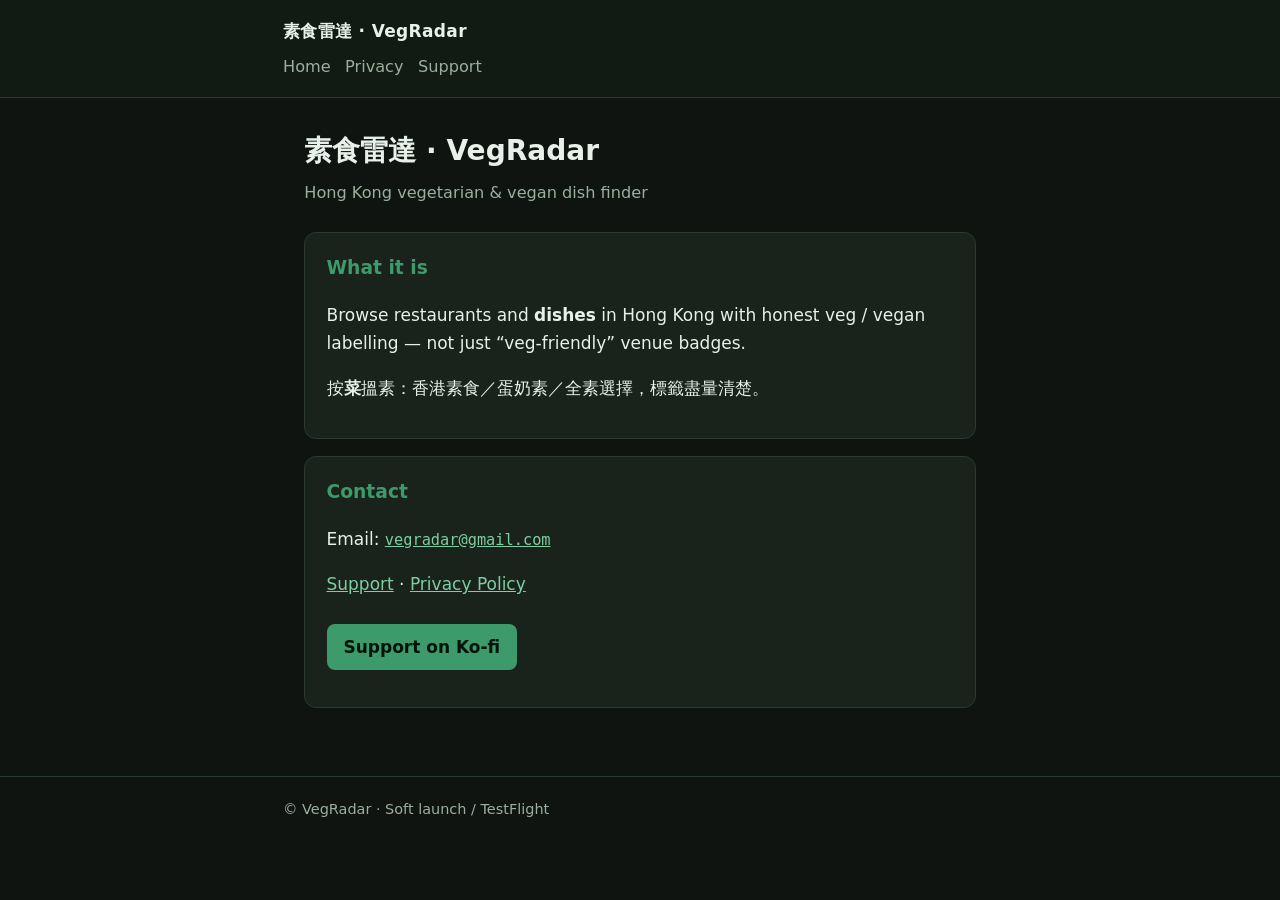
==== index.html @ 94804eac "Initial VegRadar store site: privacy, support, home App Store Connect URLs: - https://vegradar.githu" ====
<!DOCTYPE html>
<html lang="zh-Hant">
<head>
  <meta charset="utf-8" />
  <meta name="viewport" content="width=device-width, initial-scale=1" />
  <title>VegRadar · 素食雷達</title>
  <meta name="description" content="Hong Kong vegetarian & vegan dish finder. 香港素食／純素菜式搜尋。" />
  <link rel="stylesheet" href="styles.css" />
</head>
<body>
  <header>
    <div class="inner">
      <a class="brand" href="/">素食雷達 · VegRadar</a>
      <nav>
        <a href="/">Home</a>
        <a href="/privacy/">Privacy</a>
        <a href="/support/">Support</a>
      </nav>
    </div>
  </header>
  <main>
    <h1>素食雷達 · VegRadar</h1>
    <p class="sub">Hong Kong vegetarian &amp; vegan dish finder</p>
    <div class="card">
      <h2>What it is</h2>
      <p>Browse restaurants and <strong>dishes</strong> in Hong Kong with honest veg / vegan labelling — not just “veg-friendly” venue badges.</p>
      <p>按<strong>菜</strong>搵素：香港素食／蛋奶素／全素選擇，標籤盡量清楚。</p>
    </div>
    <div class="card">
      <h2>Contact</h2>
      <p>Email: <a class="mono" href="mailto:vegradar@gmail.com">vegradar@gmail.com</a></p>
      <p><a href="/support/">Support</a> · <a href="/privacy/">Privacy Policy</a></p>
      <p><a class="cta" href="https://ko-fi.com/vegradar">Support on Ko-fi</a></p>
    </div>
  </main>
  <footer>
    <div class="inner">© VegRadar · Soft launch / TestFlight</div>
  </footer>
</body>
</html>
---- styles.css ----
:root {
  --bg: #0f1410;
  --card: #1a221c;
  --text: #e8f0ea;
  --muted: #9aaf9e;
  --accent: #3d9a6a;
  --link: #7dcea0;
  --border: #2a3a2e;
  --max: 42rem;
}
* { box-sizing: border-box; }
html { font-size: 17px; }
body {
  margin: 0;
  font-family: system-ui, -apple-system, "Segoe UI", Roboto, "Noto Sans TC",
    "PingFang TC", "Microsoft JhengHei", sans-serif;
  background: var(--bg);
  color: var(--text);
  line-height: 1.65;
}
a { color: var(--link); }
header {
  border-bottom: 1px solid var(--border);
  padding: 1rem 1.25rem;
  background: #121a14;
}
header .inner, main, footer .inner {
  max-width: var(--max);
  margin: 0 auto;
}
header a.brand {
  color: var(--text);
  text-decoration: none;
  font-weight: 700;
  letter-spacing: 0.02em;
}
header nav { margin-top: 0.5rem; display: flex; flex-wrap: wrap; gap: 0.85rem; }
header nav a { text-decoration: none; color: var(--muted); font-size: 0.95rem; }
header nav a:hover { color: var(--link); }
main { padding: 1.75rem 1.25rem 3rem; }
h1 { font-size: 1.65rem; margin: 0 0 0.35rem; font-weight: 700; }
.sub { color: var(--muted); margin: 0 0 1.5rem; font-size: 0.95rem; }
.card {
  background: var(--card);
  border: 1px solid var(--border);
  border-radius: 12px;
  padding: 1.15rem 1.25rem;
  margin-bottom: 1rem;
}
h2 { font-size: 1.1rem; margin: 0 0 0.6rem; color: var(--accent); }
ul { padding-left: 1.2rem; margin: 0.4rem 0 0.8rem; }
.lang-tabs { display: flex; gap: 0.5rem; flex-wrap: wrap; margin-bottom: 1rem; }
.lang-tabs a {
  text-decoration: none;
  padding: 0.35rem 0.7rem;
  border-radius: 999px;
  border: 1px solid var(--border);
  color: var(--muted);
  font-size: 0.9rem;
}
.lang-tabs a.active, .lang-tabs a:hover {
  border-color: var(--accent);
  color: var(--text);
  background: #243028;
}
.lang-block { display: none; }
.lang-block.active { display: block; }
.cta {
  display: inline-block;
  margin-top: 0.5rem;
  padding: 0.55rem 1rem;
  background: var(--accent);
  color: #04140c !important;
  text-decoration: none;
  border-radius: 8px;
  font-weight: 600;
}
footer {
  border-top: 1px solid var(--border);
  padding: 1.25rem;
  color: var(--muted);
  font-size: 0.85rem;
}
.mono { font-family: ui-monospace, SFMono-Regular, Menlo, Consolas, monospace; font-size: 0.9rem; }
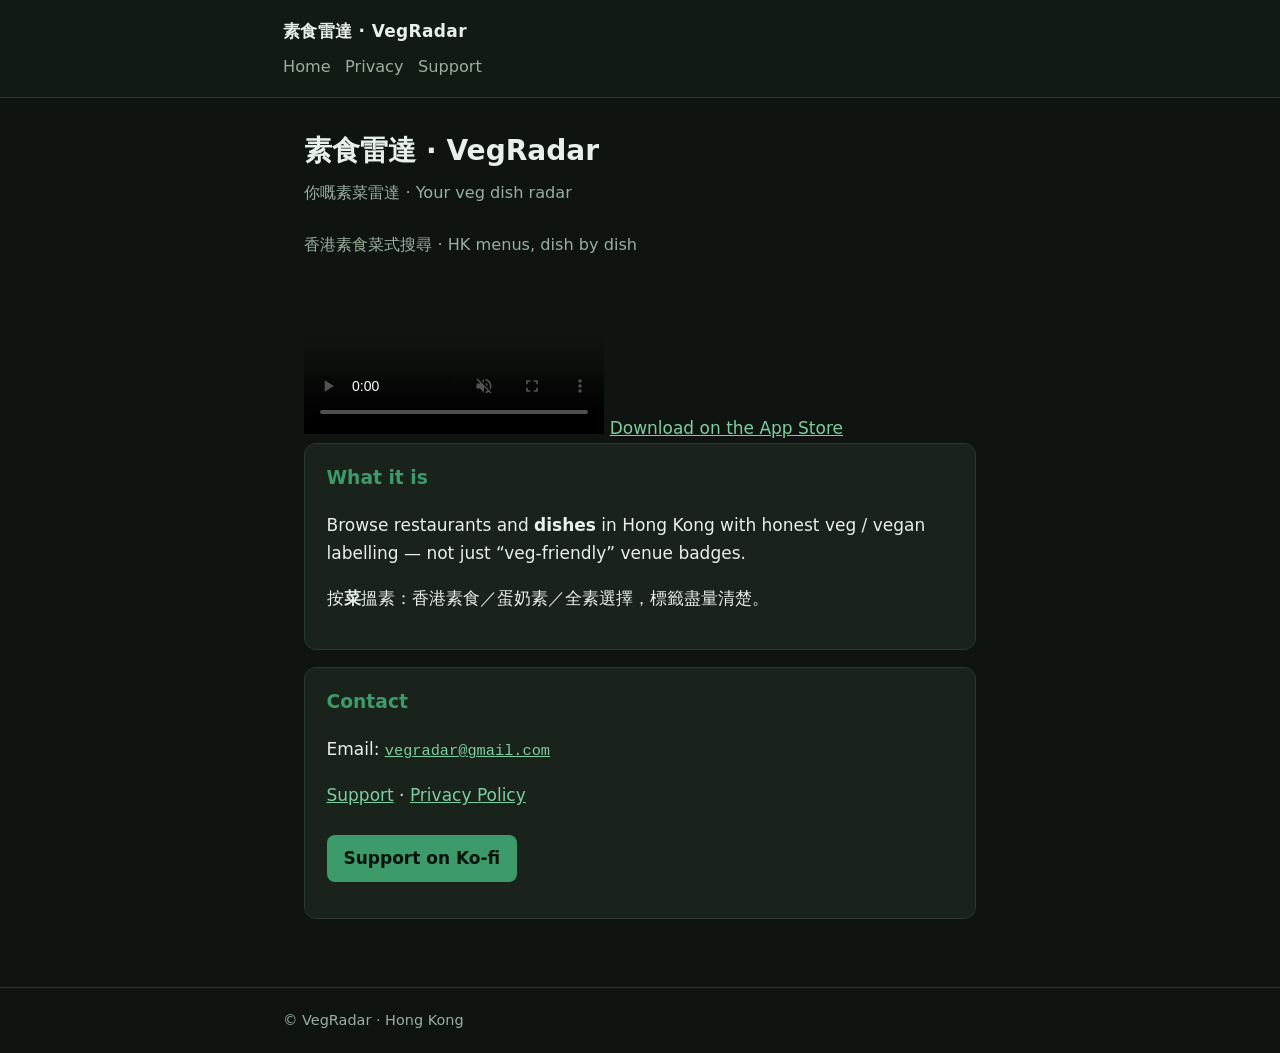
==== commit 13abcc6b: "Home: Apple promo clip + App Store link" ====
--- a/index.html
+++ b/index.html
@@ -1,40 +1,59 @@
-<!DOCTYPE html>
-<html lang="zh-Hant">
-<head>
-  <meta charset="utf-8" />
-  <meta name="viewport" content="width=device-width, initial-scale=1" />
-  <title>VegRadar · 素食雷達</title>
-  <meta name="description" content="Hong Kong vegetarian & vegan dish finder. 香港素食／純素菜式搜尋。" />
-  <link rel="stylesheet" href="styles.css" />
-</head>
-<body>
-  <header>
-    <div class="inner">
-      <a class="brand" href="/">素食雷達 · VegRadar</a>
-      <nav>
-        <a href="/">Home</a>
-        <a href="/privacy/">Privacy</a>
-        <a href="/support/">Support</a>
-      </nav>
-    </div>
-  </header>
-  <main>
-    <h1>素食雷達 · VegRadar</h1>
-    <p class="sub">Hong Kong vegetarian &amp; vegan dish finder</p>
-    <div class="card">
-      <h2>What it is</h2>
-      <p>Browse restaurants and <strong>dishes</strong> in Hong Kong with honest veg / vegan labelling — not just “veg-friendly” venue badges.</p>
-      <p>按<strong>菜</strong>搵素：香港素食／蛋奶素／全素選擇，標籤盡量清楚。</p>
-    </div>
-    <div class="card">
-      <h2>Contact</h2>
-      <p>Email: <a class="mono" href="mailto:vegradar@gmail.com">vegradar@gmail.com</a></p>
-      <p><a href="/support/">Support</a> · <a href="/privacy/">Privacy Policy</a></p>
-      <p><a class="cta" href="https://ko-fi.com/vegradar">Support on Ko-fi</a></p>
-    </div>
-  </main>
-  <footer>
-    <div class="inner">© VegRadar · Soft launch / TestFlight</div>
-  </footer>
-</body>
-</html>
+<!DOCTYPE html>
+<html lang="zh-Hant">
+<head>
+  <meta charset="utf-8" />
+  <meta name="viewport" content="width=device-width, initial-scale=1" />
+  <title>VegRadar · 素食雷達</title>
+  <meta name="description" content="Hong Kong vegetarian & vegan dish finder. 香港素食／純素菜式搜尋。" />
+  <link rel="stylesheet" href="styles.css" />
+</head>
+<body>
+  <header>
+    <div class="inner">
+      <a class="brand" href="/">素食雷達 · VegRadar</a>
+      <nav>
+        <a href="/">Home</a>
+        <a href="/privacy/">Privacy</a>
+        <a href="/support/">Support</a>
+      </nav>
+    </div>
+  </header>
+  <main>
+    <h1>素食雷達 · VegRadar</h1>
+    <p class="sub">你嘅素菜雷達 · Your veg dish radar</p>
+    <p class="sub tight">香港素食菜式搜尋 · HK menus, dish by dish</p>
+
+    <div class="promo">
+      <video
+        class="promo-video"
+        src="/promo.mp4"
+        poster="/promo.jpg"
+        autoplay
+        muted
+        loop
+        playsinline
+        controls
+      ></video>
+      <a
+        class="store"
+        href="https://apps.apple.com/app/id6798292143"
+      >Download on the App Store</a>
+    </div>
+
+    <div class="card">
+      <h2>What it is</h2>
+      <p>Browse restaurants and <strong>dishes</strong> in Hong Kong with honest veg / vegan labelling — not just “veg-friendly” venue badges.</p>
+      <p>按<strong>菜</strong>搵素：香港素食／蛋奶素／全素選擇，標籤盡量清楚。</p>
+    </div>
+    <div class="card">
+      <h2>Contact</h2>
+      <p>Email: <a class="mono" href="mailto:vegradar@gmail.com">vegradar@gmail.com</a></p>
+      <p><a href="/support/">Support</a> · <a href="/privacy/">Privacy Policy</a></p>
+      <p><a class="cta" href="https://ko-fi.com/snowtidalx">Support on Ko-fi</a></p>
+    </div>
+  </main>
+  <footer>
+    <div class="inner">© VegRadar · Hong Kong</div>
+  </footer>
+</body>
+</html>
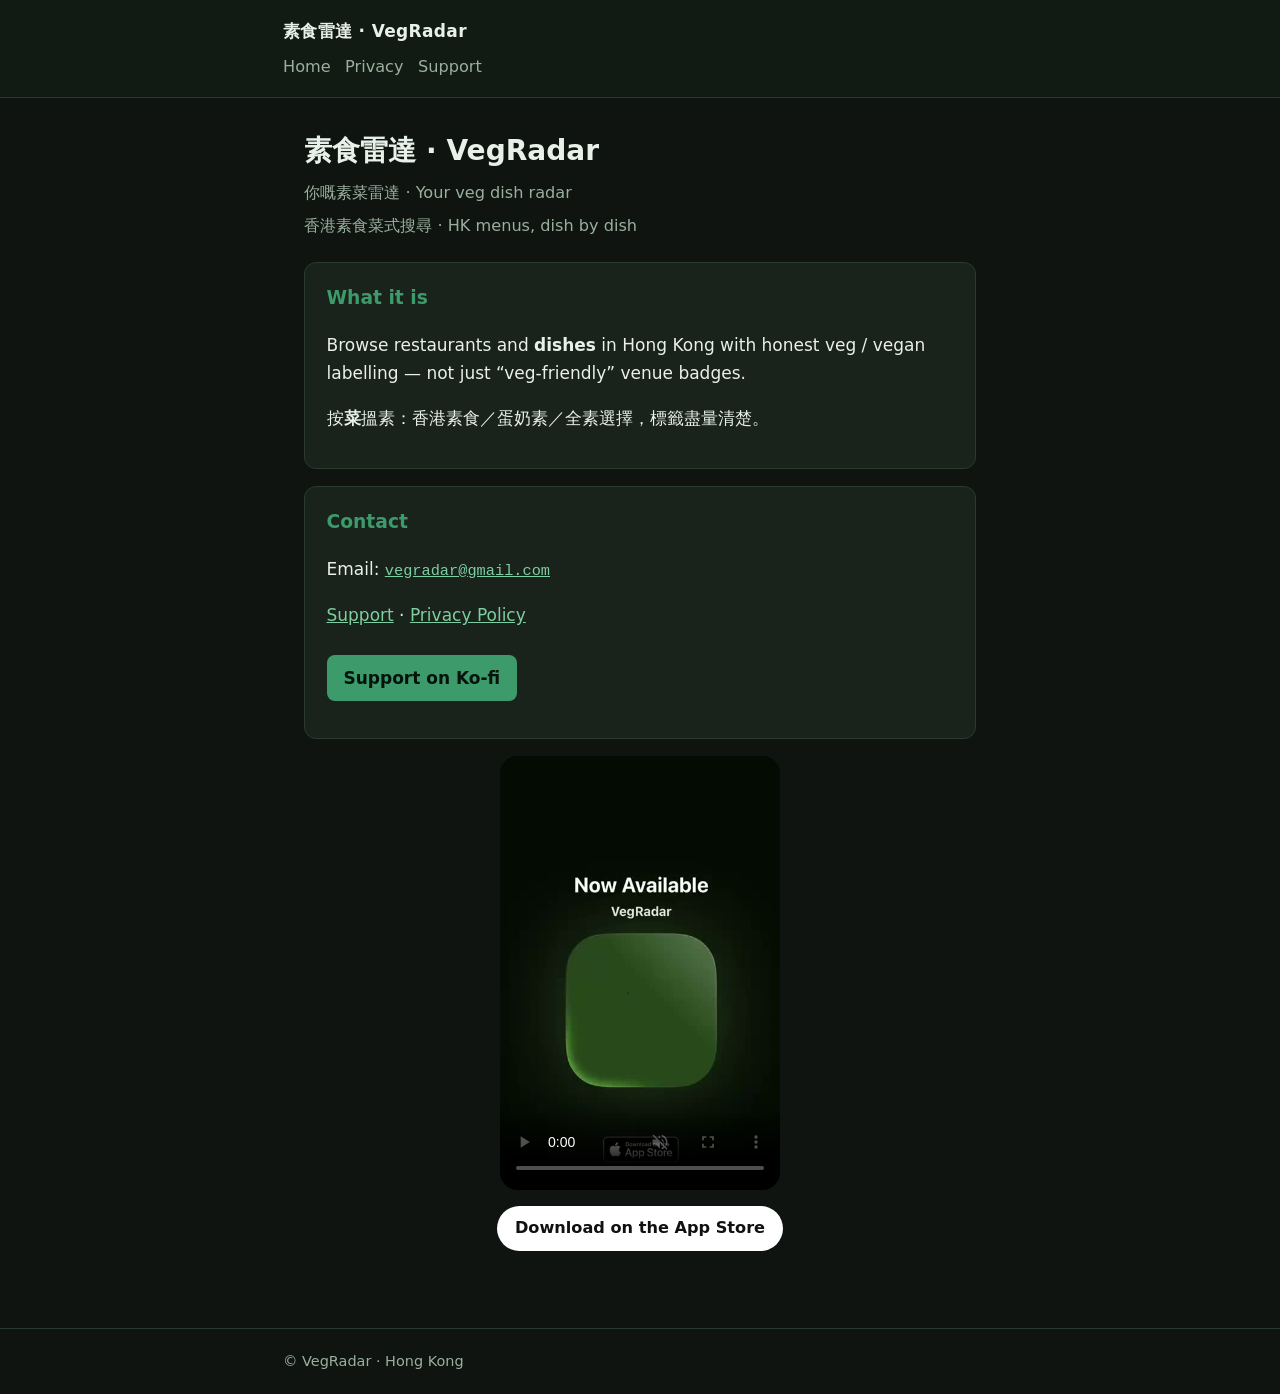
==== commit e501435d: "Move promo video below Ko-fi card" ====
--- a/index.html
+++ b/index.html
@@ -23,6 +23,18 @@
     <p class="sub">你嘅素菜雷達 · Your veg dish radar</p>
     <p class="sub tight">香港素食菜式搜尋 · HK menus, dish by dish</p>
 
+    <div class="card">
+      <h2>What it is</h2>
+      <p>Browse restaurants and <strong>dishes</strong> in Hong Kong with honest veg / vegan labelling — not just “veg-friendly” venue badges.</p>
+      <p>按<strong>菜</strong>搵素：香港素食／蛋奶素／全素選擇，標籤盡量清楚。</p>
+    </div>
+    <div class="card">
+      <h2>Contact</h2>
+      <p>Email: <a class="mono" href="mailto:vegradar@gmail.com">vegradar@gmail.com</a></p>
+      <p><a href="/support/">Support</a> · <a href="/privacy/">Privacy Policy</a></p>
+      <p><a class="cta" href="https://ko-fi.com/snowtidalx">Support on Ko-fi</a></p>
+    </div>
+
     <div class="promo">
       <video
         class="promo-video"
@@ -39,18 +51,6 @@
         href="https://apps.apple.com/app/id6798292143"
       >Download on the App Store</a>
     </div>
-
-    <div class="card">
-      <h2>What it is</h2>
-      <p>Browse restaurants and <strong>dishes</strong> in Hong Kong with honest veg / vegan labelling — not just “veg-friendly” venue badges.</p>
-      <p>按<strong>菜</strong>搵素：香港素食／蛋奶素／全素選擇，標籤盡量清楚。</p>
-    </div>
-    <div class="card">
-      <h2>Contact</h2>
-      <p>Email: <a class="mono" href="mailto:vegradar@gmail.com">vegradar@gmail.com</a></p>
-      <p><a href="/support/">Support</a> · <a href="/privacy/">Privacy Policy</a></p>
-      <p><a class="cta" href="https://ko-fi.com/snowtidalx">Support on Ko-fi</a></p>
-    </div>
   </main>
   <footer>
     <div class="inner">© VegRadar · Hong Kong</div>
--- a/styles.css
+++ b/styles.css
@@ -1,84 +1,108 @@
-:root {
-  --bg: #0f1410;
-  --card: #1a221c;
-  --text: #e8f0ea;
-  --muted: #9aaf9e;
-  --accent: #3d9a6a;
-  --link: #7dcea0;
-  --border: #2a3a2e;
-  --max: 42rem;
-}
-* { box-sizing: border-box; }
-html { font-size: 17px; }
-body {
-  margin: 0;
-  font-family: system-ui, -apple-system, "Segoe UI", Roboto, "Noto Sans TC",
-    "PingFang TC", "Microsoft JhengHei", sans-serif;
-  background: var(--bg);
-  color: var(--text);
-  line-height: 1.65;
-}
-a { color: var(--link); }
-header {
-  border-bottom: 1px solid var(--border);
-  padding: 1rem 1.25rem;
-  background: #121a14;
-}
-header .inner, main, footer .inner {
-  max-width: var(--max);
-  margin: 0 auto;
-}
-header a.brand {
-  color: var(--text);
-  text-decoration: none;
-  font-weight: 700;
-  letter-spacing: 0.02em;
-}
-header nav { margin-top: 0.5rem; display: flex; flex-wrap: wrap; gap: 0.85rem; }
-header nav a { text-decoration: none; color: var(--muted); font-size: 0.95rem; }
-header nav a:hover { color: var(--link); }
-main { padding: 1.75rem 1.25rem 3rem; }
-h1 { font-size: 1.65rem; margin: 0 0 0.35rem; font-weight: 700; }
-.sub { color: var(--muted); margin: 0 0 1.5rem; font-size: 0.95rem; }
-.card {
-  background: var(--card);
-  border: 1px solid var(--border);
-  border-radius: 12px;
-  padding: 1.15rem 1.25rem;
-  margin-bottom: 1rem;
-}
-h2 { font-size: 1.1rem; margin: 0 0 0.6rem; color: var(--accent); }
-ul { padding-left: 1.2rem; margin: 0.4rem 0 0.8rem; }
-.lang-tabs { display: flex; gap: 0.5rem; flex-wrap: wrap; margin-bottom: 1rem; }
-.lang-tabs a {
-  text-decoration: none;
-  padding: 0.35rem 0.7rem;
-  border-radius: 999px;
-  border: 1px solid var(--border);
-  color: var(--muted);
-  font-size: 0.9rem;
-}
-.lang-tabs a.active, .lang-tabs a:hover {
-  border-color: var(--accent);
-  color: var(--text);
-  background: #243028;
-}
-.lang-block { display: none; }
-.lang-block.active { display: block; }
-.cta {
-  display: inline-block;
-  margin-top: 0.5rem;
-  padding: 0.55rem 1rem;
-  background: var(--accent);
-  color: #04140c !important;
-  text-decoration: none;
-  border-radius: 8px;
-  font-weight: 600;
-}
-footer {
-  border-top: 1px solid var(--border);
-  padding: 1.25rem;
-  color: var(--muted);
-  font-size: 0.85rem;
-}
-.mono { font-family: ui-monospace, SFMono-Regular, Menlo, Consolas, monospace; font-size: 0.9rem; }
+:root {
+  --bg: #0f1410;
+  --card: #1a221c;
+  --text: #e8f0ea;
+  --muted: #9aaf9e;
+  --accent: #3d9a6a;
+  --link: #7dcea0;
+  --border: #2a3a2e;
+  --max: 42rem;
+}
+* { box-sizing: border-box; }
+html { font-size: 17px; }
+body {
+  margin: 0;
+  font-family: system-ui, -apple-system, "Segoe UI", Roboto, "Noto Sans TC",
+    "PingFang TC", "Microsoft JhengHei", sans-serif;
+  background: var(--bg);
+  color: var(--text);
+  line-height: 1.65;
+}
+a { color: var(--link); }
+header {
+  border-bottom: 1px solid var(--border);
+  padding: 1rem 1.25rem;
+  background: #121a14;
+}
+header .inner, main, footer .inner {
+  max-width: var(--max);
+  margin: 0 auto;
+}
+header a.brand {
+  color: var(--text);
+  text-decoration: none;
+  font-weight: 700;
+  letter-spacing: 0.02em;
+}
+header nav { margin-top: 0.5rem; display: flex; flex-wrap: wrap; gap: 0.85rem; }
+header nav a { text-decoration: none; color: var(--muted); font-size: 0.95rem; }
+header nav a:hover { color: var(--link); }
+main { padding: 1.75rem 1.25rem 3rem; }
+h1 { font-size: 1.65rem; margin: 0 0 0.35rem; font-weight: 700; }
+.sub { color: var(--muted); margin: 0 0 0.35rem; font-size: 0.95rem; }
+.sub.tight { margin-bottom: 1.35rem; }
+.promo {
+  display: flex;
+  flex-direction: column;
+  align-items: center;
+  gap: 0.9rem;
+  margin: 0 0 1.5rem;
+}
+.promo-video {
+  width: min(100%, 280px);
+  border-radius: 18px;
+  background: #050805;
+  display: block;
+}
+a.store {
+  display: inline-block;
+  padding: 0.55rem 1.05rem;
+  border-radius: 999px;
+  background: #fff;
+  color: #111 !important;
+  text-decoration: none;
+  font-weight: 650;
+  font-size: 0.95rem;
+}
+.card {
+  background: var(--card);
+  border: 1px solid var(--border);
+  border-radius: 12px;
+  padding: 1.15rem 1.25rem;
+  margin-bottom: 1rem;
+}
+h2 { font-size: 1.1rem; margin: 0 0 0.6rem; color: var(--accent); }
+ul { padding-left: 1.2rem; margin: 0.4rem 0 0.8rem; }
+.lang-tabs { display: flex; gap: 0.5rem; flex-wrap: wrap; margin-bottom: 1rem; }
+.lang-tabs a {
+  text-decoration: none;
+  padding: 0.35rem 0.7rem;
+  border-radius: 999px;
+  border: 1px solid var(--border);
+  color: var(--muted);
+  font-size: 0.9rem;
+}
+.lang-tabs a.active, .lang-tabs a:hover {
+  border-color: var(--accent);
+  color: var(--text);
+  background: #243028;
+}
+.lang-block { display: none; }
+.lang-block.active { display: block; }
+.cta {
+  display: inline-block;
+  margin-top: 0.5rem;
+  padding: 0.55rem 1rem;
+  background: var(--accent);
+  color: #04140c !important;
+  text-decoration: none;
+  border-radius: 8px;
+  font-weight: 600;
+}
+footer {
+  border-top: 1px solid var(--border);
+  padding: 1.25rem;
+  color: var(--muted);
+  font-size: 0.85rem;
+}
+.mono { font-family: ui-monospace, SFMono-Regular, Menlo, Consolas, monospace; font-size: 0.9rem; }
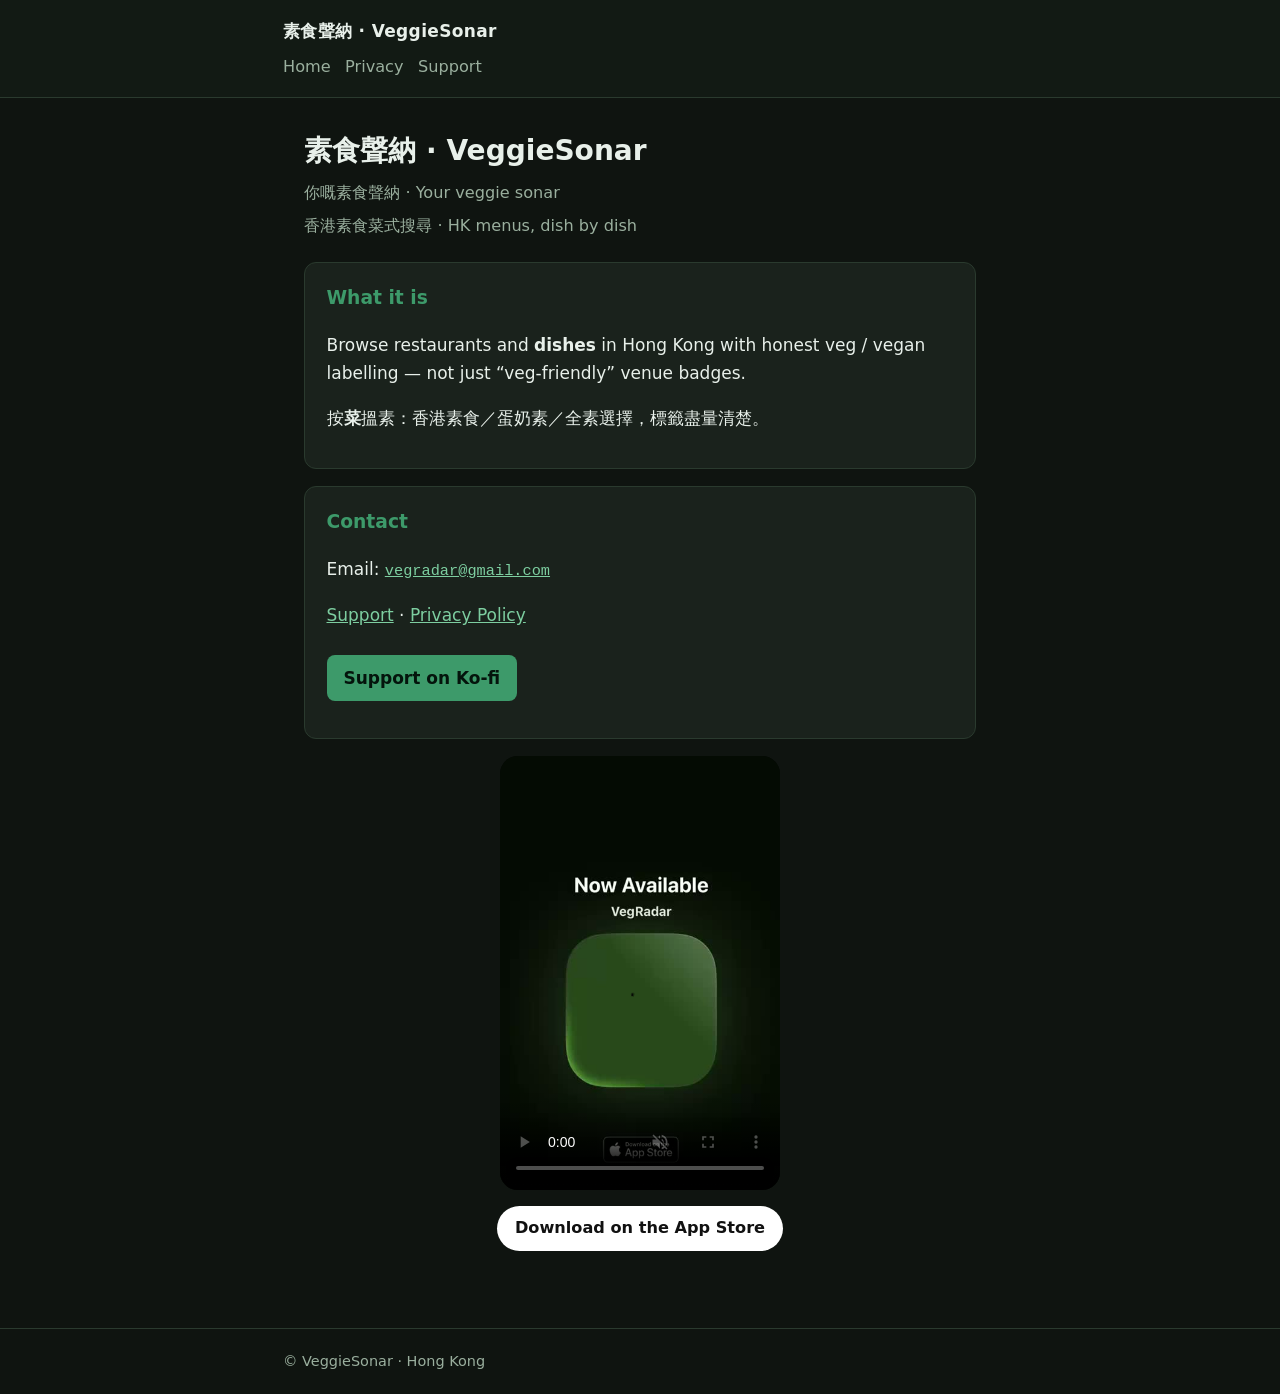
==== commit 45484a33: "Rename public site to VeggieSonar / 素食聲納" ====
--- a/index.html
+++ b/index.html
@@ -3,14 +3,14 @@
 <head>
   <meta charset="utf-8" />
   <meta name="viewport" content="width=device-width, initial-scale=1" />
-  <title>VegRadar · 素食雷達</title>
+  <title>VeggieSonar · 素食聲納</title>
   <meta name="description" content="Hong Kong vegetarian & vegan dish finder. 香港素食／純素菜式搜尋。" />
   <link rel="stylesheet" href="styles.css" />
 </head>
 <body>
   <header>
     <div class="inner">
-      <a class="brand" href="/">素食雷達 · VegRadar</a>
+      <a class="brand" href="/">素食聲納 · VeggieSonar</a>
       <nav>
         <a href="/">Home</a>
         <a href="/privacy/">Privacy</a>
@@ -19,8 +19,8 @@
     </div>
   </header>
   <main>
-    <h1>素食雷達 · VegRadar</h1>
-    <p class="sub">你嘅素菜雷達 · Your veg dish radar</p>
+    <h1>素食聲納 · VeggieSonar</h1>
+    <p class="sub">你嘅素食聲納 · Your veggie sonar</p>
     <p class="sub tight">香港素食菜式搜尋 · HK menus, dish by dish</p>
 
     <div class="card">
@@ -53,7 +53,7 @@
     </div>
   </main>
   <footer>
-    <div class="inner">© VegRadar · Hong Kong</div>
+    <div class="inner">© VeggieSonar · Hong Kong</div>
   </footer>
 </body>
 </html>
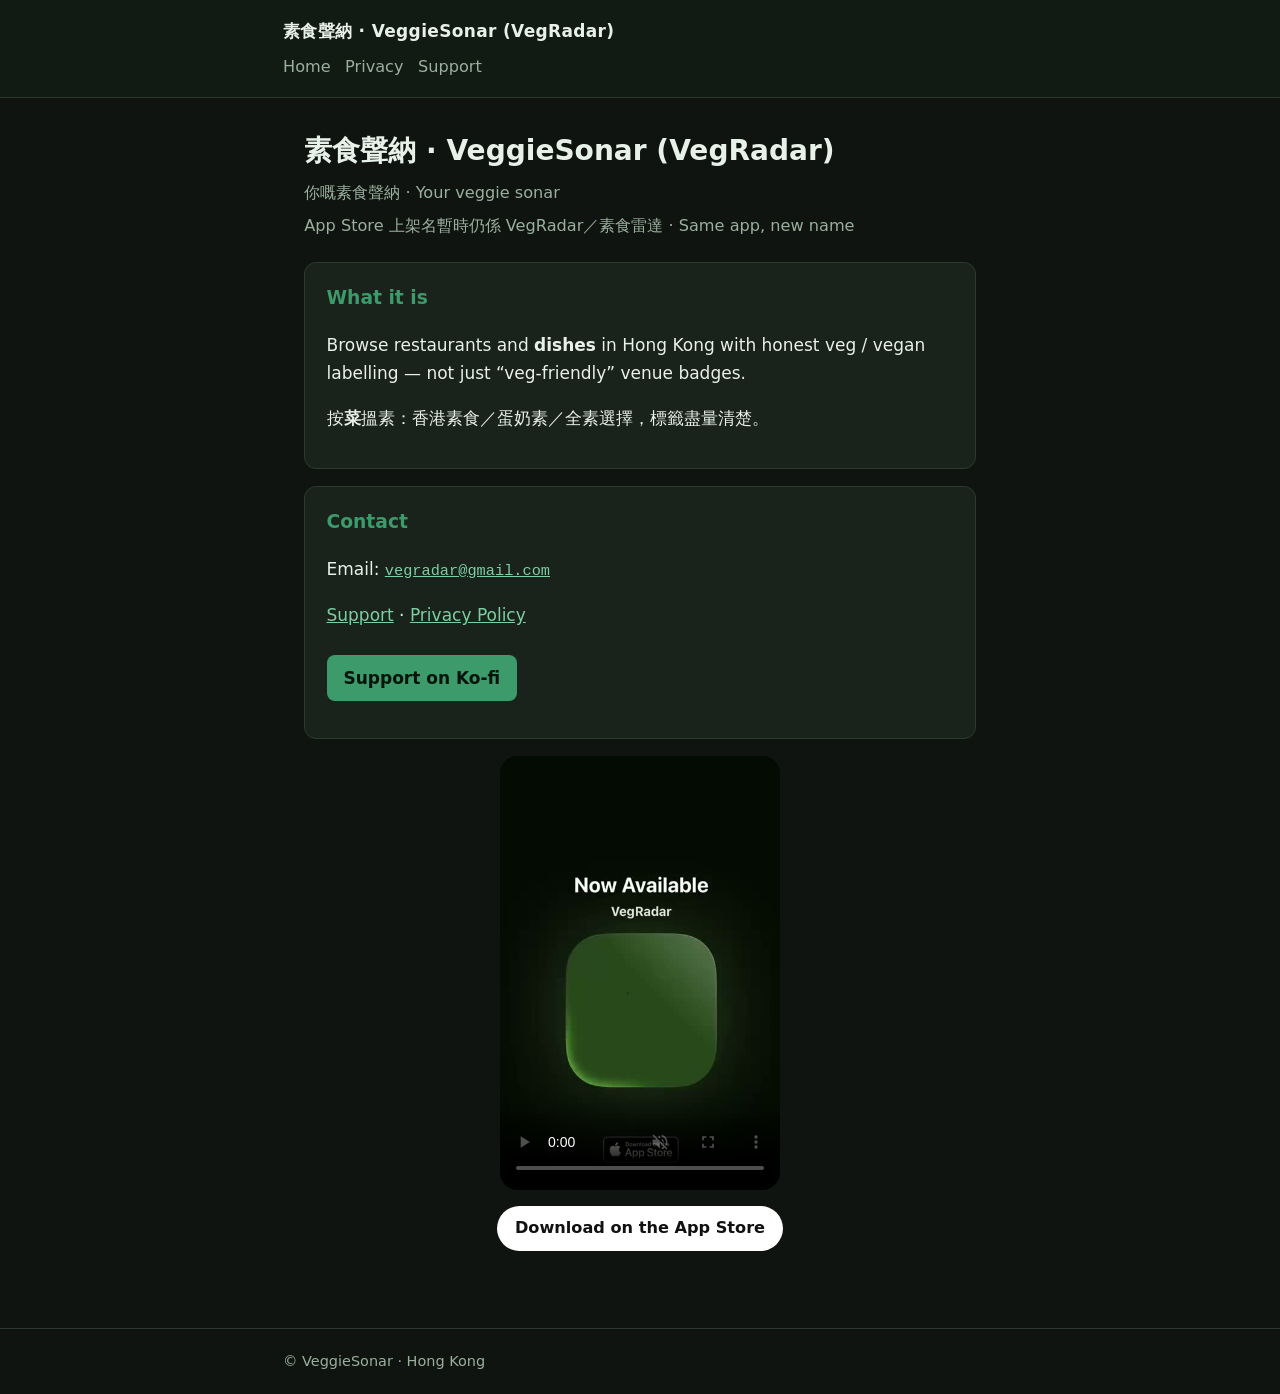
==== commit 3ca9779a: "Clarify VeggieSonar (VegRadar) — same live App Store app" ====
--- a/index.html
+++ b/index.html
@@ -10,7 +10,7 @@
 <body>
   <header>
     <div class="inner">
-      <a class="brand" href="/">素食聲納 · VeggieSonar</a>
+      <a class="brand" href="/">素食聲納 · VeggieSonar (VegRadar)</a>
       <nav>
         <a href="/">Home</a>
         <a href="/privacy/">Privacy</a>
@@ -19,9 +19,9 @@
     </div>
   </header>
   <main>
-    <h1>素食聲納 · VeggieSonar</h1>
+    <h1>素食聲納 · VeggieSonar (VegRadar)</h1>
     <p class="sub">你嘅素食聲納 · Your veggie sonar</p>
-    <p class="sub tight">香港素食菜式搜尋 · HK menus, dish by dish</p>
+    <p class="sub tight">App Store 上架名暫時仍係 VegRadar／素食雷達 · Same app, new name</p>
 
     <div class="card">
       <h2>What it is</h2>
